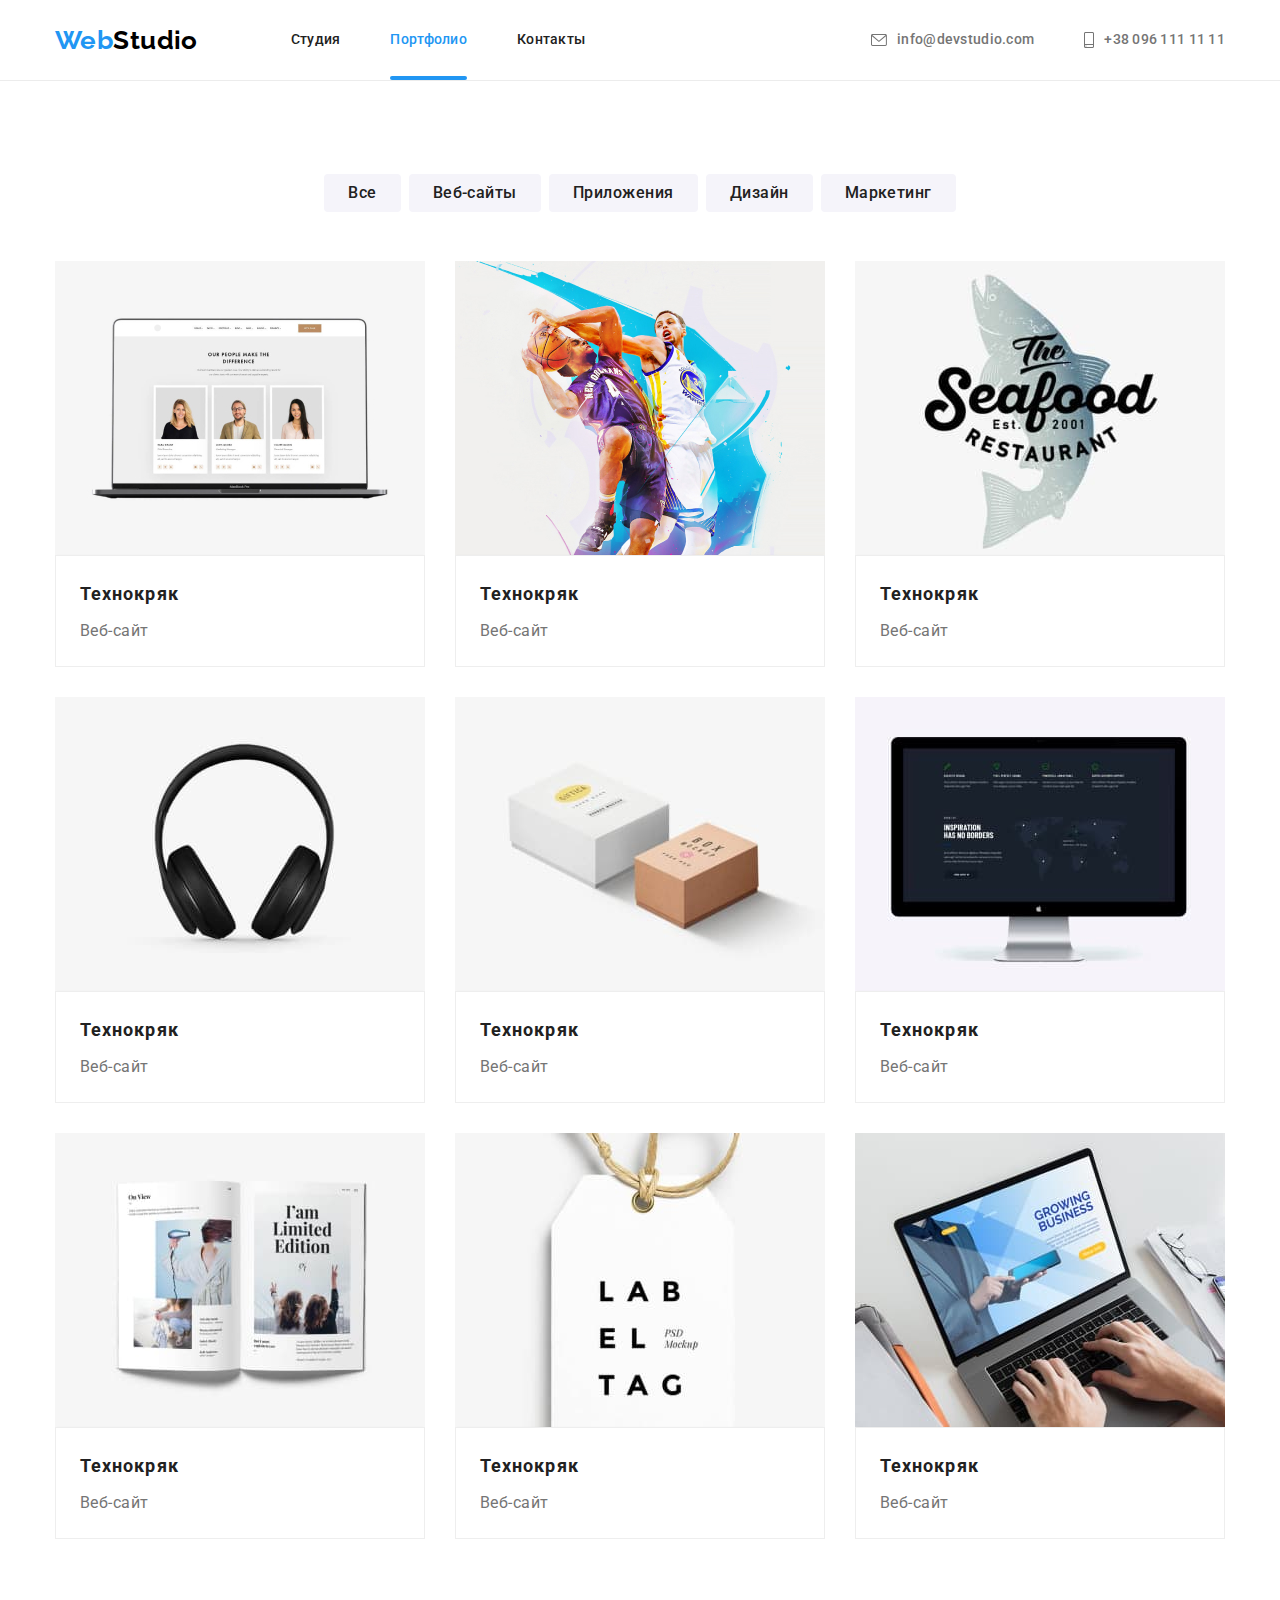
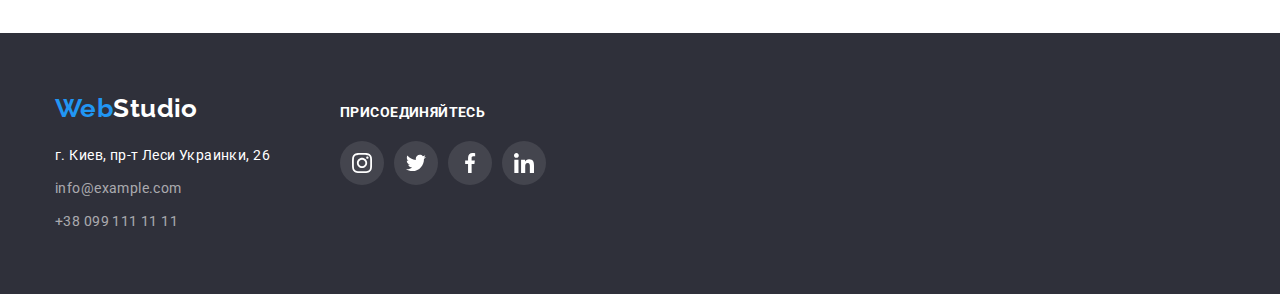
==== portfolio.html @ b1ba1713 "Summary" ====
<!DOCTYPE html>
<html lang="en">
<head>
    <meta charset="UTF-8">
    <meta http-equiv="X-UA-Compatible" content="IE=edge">
    <meta name="viewport" content="width=device-width, initial-scale=1.0">
    <title>Студия</title>
    <link rel="preconnect" href="https://fonts.googleapis.com">
    <link rel="preconnect" href="https://fonts.gstatic.com" crossorigin>
    <link
        href="https://fonts.googleapis.com/css2?family=Montserrat:wght@400;700&family=Raleway:wght@700&family=Roboto:wght@400;500;700;900&display=swap"
        rel="stylesheet">
    <link rel="stylesheet" href="https://cdnjs.cloudflare.com/ajax/libs/modern-normalize/1.1.0/modern-normalize.min.css">
    <link rel="stylesheet" href="./css/styles.css">    
</head>
    
    <body>
        <!--Заголовок-->
    <header class="header">
        <div class="container header-main">
            <nav class="header-nav">
                <a href="./index.html" class="logo"><span class="web-logo">Web</span><span
                        class="studio-logo">Studio</span></a>
                <ul class="site-nav list">
                    <li class="item"><a href="./index.html" class="link">Студия</a></li>
                    <li class="item"><a href="./portfolio.html" class="link current">Портфолио</a></li>
                    <li class="item"><a href="" class="link">Контакты</a></li>
                </ul>
            </nav>
            <ul class="header-contact list">
                <li class="item">
                    <a href="mailto:info@devstudio.com" class="link link-icon">
                        <svg class="icon icon-envelope" aria-hidden="true" width="16px" height="12px">
                            <use href="./images/icons.svg#icon-envelope"></use>
                        </svg>
                        info@devstudio.com</a>
                </li>
                <li class="item">
                    <a href="tel:+380961111111" class="link link-icon">
                        <svg class="icon icon-smartphone" aria-hidden="true" width="10px" height="16px">
                            <use href="./images/icons.svg#icon-smartphone"></use>
                        </svg>
                        +38 096 111 11 11</a>
                </li>
            </ul>
        </div>
    </header>
    <main>
        <section class="section">
            <!-- filters -->
            <div class="main-filters container">
                <h2 class="visually-hidden">Фильтры</h2>
                <ul class="filters list">
                    <li class="item"><button type="button" class="filter">Все</button></li>
                    <li class="item"><button type="button" class="filter">Веб-сайты</button></li>
                    <li class="item"><button type="button" class="filter">Приложения</button></li>
                    <li class="item"><button type="button" class="filter">Дизайн</button></li>
                    <li class="item"><button type="button" class="filter">Маркетинг</button></li>
                </ul>
                <!-- projects -->
                <div class="projects">
                    <h2 class="visually-hidden">Проэкты</h2>
                   <div class="main-projects">
                    <ul class="project-list list">
                        <li class="link">
                            <a class="project-link" href="">
                                <div class="image-section">
                                    <img class="image" src="./images/notebook.jpg" alt="ноутбук" width="370">
                                    <p class="project-overlay">Ресурс предлагает комплексные предложения с разным уровнем функционала и сервисов. Все это
                                        позволит посетителю получить исчерпывающие сведения о компании или частном лице.</p>
                                </div>
                                <div class="link-down-part">
                                    <h3 class="project-head">Технокряк</h3>
                                    <p class="project-text">Веб-сайт</p>
                                </div>
                            </a>
                        </li>
                        <li class="link">
                            <a class="project-link" href="">
                                <div class="image-section">
                                    <img class="image" src="./images/basketball.jpg" alt="баскетбол" width="370">
                                    <p class="project-overlay">Ресурс предлагает комплексные предложения с разным уровнем функционала и сервисов. Все это
                                        позволит посетителю получить исчерпывающие сведения о компании или частном лице.</p>
                                </div>
                                <div class="link-down-part">
                                    <h3 class="project-head">Технокряк</h3>
                                    <p class="project-text">Веб-сайт</p>
                                </div>
                            </a>
                        </li>
                        <li class="link">
                            <a class="project-link" href="">
                                <div class="image-section">
                                    <img class="image" src="./images/seafood.jpg" alt="морепродукты" width="370">
                                    <p class="project-overlay">Ресурс предлагает комплексные предложения с разным уровнем функционала и сервисов. Все это
                                        позволит посетителю получить исчерпывающие сведения о компании или частном лице.</p>
                                </div>
                                <div class="link-down-part">
                                    <h3 class="project-head">Технокряк</h3>
                                    <p class="project-text">Веб-сайт</p>
                                </div>
                            </a>
                        </li>
                        <li class="link">
                            <a class="project-link" href="">
                                <div class="image-section">
                                    <img class="image" src="./images/headphone.jpg" alt="наушники" width="370">
                                    <p class="project-overlay">Ресурс предлагает комплексные предложения с разным уровнем функционала и сервисов. Все это
                                        позволит посетителю получить исчерпывающие сведения о компании или частном лице.</p>
                                </div>
                                <div class="link-down-part">
                                    <h3 class="project-head">Технокряк</h3>
                                    <p class="project-text">Веб-сайт</p>
                                </div>
                            </a>
                        </li>
                        <li class="link">
                            <a class="project-link" href="">
                                <div class="image-section">
                                    <img class="image" src="./images/box.jpg" alt="коробка" width="370">
                                    <p class="project-overlay">Ресурс предлагает комплексные предложения с разным уровнем функционала и сервисов. Все это
                                        позволит посетителю получить исчерпывающие сведения о компании или частном лице.</p>
                                </div>
                                <div class="link-down-part">
                                    <h3 class="project-head">Технокряк</h3>
                                    <p class="project-text">Веб-сайт</p>
                                </div>
                            </a>
                        </li>
                        <li class="link">
                            <a class="project-link" href="">
                                <div class="image-section">
                                    <img class="image" src="./images/monitor.jpg" alt="монитор" width="370">
                                    <p class="project-overlay">Ресурс предлагает комплексные предложения с разным уровнем функционала и сервисов. Все это
                                        позволит посетителю получить исчерпывающие сведения о компании или частном лице.</p>
                                </div>
                                <div class="link-down-part">
                                    <h3 class="project-head">Технокряк</h3>
                                    <p class="project-text">Веб-сайт</p>
                                </div>
                            </a>
                        </li>
                        <li class="link">
                            <a class="project-link" href="">
                                <div class="image-section">
                                    <img class="image" src="./images/magazine.jpg" alt="журнал" width="370">
                                    <p class="project-overlay">Ресурс предлагает комплексные предложения с разным уровнем функционала и сервисов. Все это
                                        позволит посетителю получить исчерпывающие сведения о компании или частном лице.</p>
                                </div>
                                <div class="link-down-part">
                                    <h3 class="project-head">Технокряк</h3>
                                    <p class="project-text">Веб-сайт</p>
                                </div>
                            </a>
                        </li>
                        <li class="link">
                            <a class="project-link" href="">
                                <div class="image-section">
                                    <img class="image" src="./images/tag.jpg" alt="бирка" width="370">
                                    <p class="project-overlay">Ресурс предлагает комплексные предложения с разным уровнем функционала и сервисов. Все это
                                        позволит посетителю получить исчерпывающие сведения о компании или частном лице.</p>
                                </div>
                                <div class="link-down-part">
                                    <h3 class="project-head">Технокряк</h3>
                                    <p class="project-text">Веб-сайт</p>
                                </div>
                            </a>
                        </li>
                        <li class="link">
                            <a class="project-link" href="">
                                <div class="image-section">
                                    <img class="image" src="./images/applebook.jpg" alt="ноутбук" width="370">
                                    <p class="project-overlay">Ресурс предлагает комплексные предложения с разным уровнем функционала и сервисов. Все это
                                        позволит посетителю получить исчерпывающие сведения о компании или частном лице.</p>
                                </div>
                                <div class="link-down-part">
                                    <h3 class="project-head">Технокряк</h3>
                                    <p class="project-text">Веб-сайт</p>
                                </div>
                            </a>
                        </li>
                    </ul>
                   </div>
                </div>
            </div>
        </section>
    </main>
    <footer class="footer">
        <div class="main-footer container">
            <div class="footer-block">
                <div class="main-logo">
                    <a href="./index.html" class="logo"><span class="web-logo">Web</span><span
                            class="logo invers-studio-logo">Studio</span></a>
                </div>
                <address>
                    <ul class="list address">
                        <li class="item"><a href="" class="footer-address">г. Киев, пр-т Леси Украинки, 26</a></li>
                        <li class="item"><a href="mailto:info@example.com" class="footer-contact">info@example.com</a> </li>
                        <li class="item"><a href="tel:+380991111111" class="footer-contact">+38 099 111 11 11</a> </li>
                    </ul>
                </address>
            </div>
            <div>
                <h2 class="social-title">Присоединяйтесь</h2>
                <ul class="social-list list">
                    <li>
                        <a class="social-link" href="#">
                            <svg class="social-icon" aria-label="Посилання на Instagram" width="20px" height="20px">
                                <use href="./images/icons.svg#icon-instagram"></use>
                            </svg>
                        </a>
                    </li>
                    <li>
                        <a class="social-link" href="#">
                            <svg class="social-icon" aria-label="Посилання на Twitter" width="20px" height="20px">
                                <use href="./images/icons.svg#icon-twitter"></use>
                            </svg>
                        </a>
                    </li>
                    <li>
                        <a class="social-link" href="#">
                            <svg class="social-icon" aria-label="Посилання на Facebook" width="20px" height="20px">
                                <use href="./images/icons.svg#icon-facebook"></use>
                            </svg>
                        </a>
                    </li>
                    <li>
                        <a class="social-link" href="#">
                            <svg class="social-icon" aria-label="Посилання на Linkedin" width="20px" height="20px">
                                <use href="./images/icons.svg#icon-linkedin"></use>
                            </svg>
                        </a>
                    </li>
                </ul>
            </div>
        </div>
    </footer>
    
</body>
</html>
---- css/styles.css ----
:root {
    /* базовий фон */
    --base-background-color:#ffffff;
/*Hero+ футер #2F303A */
    --background-hero-footer: #2f303a;
    /* фон сірий для частини секцій #F5F4FA */
    --background-section: #f5f4fa;
    /* Фон головної кнопки */
    --background-hero-button: #188ce8;
    /* основний колір тексту (заголовки) 212121 */
    --primary-text-color: #212121;
    /* допоміжний колір тексту (наповнення) 757575 */
    --secondary-text-color: #757575;
    /* Основний колір іконок */
    --icon-color: #afb1b8;
    /*  білий FFFFFF */
    --full-white-color: #ffffff;
    /* футер адрес #FFFFFF 60% */
    --partial-white-color:rgba(255, 255, 255, 0.6);
    /* акцент голубий 2196F3 */
    --accent-color: #2196f3;
    /* Для логотипу */
    --black-color: #000000;
    /* Основний шрифт */
    --main-font: Roboto;
    --secondary-font: Raleway;

}

/* Тіло */
body {
    background-color: var(--base-background-color);
    color: var(--primary-text-color);
    font-family: var(--main-font), sans-serif;
    font-size: 14px;
    letter-spacing: 0.03em;
}

/* Normalize */
*,
*::before,
*::after {
    box-sizing: border-box;
}

.list {
    list-style: none;
    padding-left: 0;
    margin: 0;
}

img {
	display: block;
	max-width: 100%;
	height: auto;
}
.link {
    text-decoration: none;
    color: inherit;
}
address {
    font-style: normal;
    display: flex;
    align-items: center;
    padding-left: 0px;
}

h1,
h2,
h3,
p {
    margin-top: 0px;
}

.visually-hidden {
    width: 1px;
    height: 1px;
    margin: -1px;
    border: 0;
    padding: 0;
    white-space: nowrap;
    clip-path: inset(100%);
    clip: rect(0 0 0 0);
    overflow: hidden;
}

/* шапка */
.header {
    background-color: #ffffff;
    border-bottom: 1px solid rgba(236, 236, 236, 1);
}
.container {
    display: flex;
    width: 1200px;
    padding-right: 15px;
    padding-left: 15px;
    margin: 0 auto;
}


/* Logo header+footer */
.logo {
    font-family: var(--secondary-font);
    font-size: 26px;
    line-height: 1.19;
    font-weight: 700;
    text-decoration: none;
    /* padding-top: 60px;
    padding-bottom: 20px; */
}
.web-logo {
    color: var(--accent-color);

}
/* чорна чатина лого в шапці */
.studio-logo {
    color: var(--black-color);
  
}
/* біла частина лого в футері */
.invers-studio-logo {
    color: var(--full-white-color);
  
}

/* Навігація */
.header-main {
    align-items: center;
}
.header-nav {
    display: flex;
    align-items: center;
}
.site-nav {
    display: flex;
    margin-left: 93px;

    font-weight: 500;
    line-height: 1.14;
    letter-spacing: 0.02em;
   
}

.site-nav .item:not(:last-child) {
    margin-right: 50px;
    
}
.portfolio {
    display: flex;
}

.site-nav .link {
    display: block;
    padding-top: 32px;
    padding-bottom: 32px;
   
    color: var(--primary-text-color);

    text-decoration: none;
    
}
.site-nav .link.current,
.site-nav .link:hover,
.site-nav .link:focus {
    color: var(--accent-color);
    outline: none;
    transition: color 250ms cubic-bezier(0.4, 0, 0.2, 1);
}
.site-nav .item {
    position: relative;
}
.current::after {
    position: absolute;
    left: 0;
    bottom: 0;;
    display: flex;
    content: "";
    width: 100%;
    height: 4px;
    background-color: var(--accent-color);
    border-radius: 2px;
}


.header-contact {
    display: flex;
    margin-left: auto;
    font-weight: 500;
    line-height: 1.14;
    letter-spacing: 0.02em;
}
.header-contact .link {
    text-decoration: none;
    color: var(--secondary-text-color);
}
.header-contact .link:hover,
.header-contact .link:focus {
    color: var(--accent-color);
    transition:color 250ms cubic-bezier(0.4, 0, 0.2, 1);
}
.header-contact .item+.item {
    margin-left: 50px;
}

/* Іконки */

.icon {
    display: inline-block;
    stroke-width: 0;
    stroke: currentColor;
    fill: currentColor;
    transition: fill 250ms cubic-bezier(0.4, 0, 0.2, 1);
}
.link-icon {
    display: flex;
    align-items: center;
}
.icon-envelope {
        margin-right: 10px;
    fill: var(--secondary-text-color);
    display: flex;
    align-items: center;
}

.icon-smartphone {
    margin-right: 10px;
    fill: var(--secondary-text-color);
    display: flex;
    align-items: center;
}

.link-icon:hover .icon,
.link-icon:focus .icon {
    fill: var(--accent-color);
}
.link-icon:focus {
    outline: none;
}

 

.section {
    padding-top: 94px;
    padding-bottom: 94px;
}
/* Герой */
.hero {
    max-width: 1600px;
    margin-left: auto;
    margin-right: auto;
    background-color: var(--background-hero-footer);
    text-align: center;
    padding-top: 200px;
    padding-bottom: 200px;
    background-image: linear-gradient(to right, rgba(47, 48, 58, 0.4), rgba(47, 48, 58, 0.4)),
    url(../images/hero-bkg.jpg);
    background-size: cover;
    background-repeat: no-repeat;
    background-position:center;
}

.hero-title {
    color: var(--full-white-color);
    font-weight: 900;
    font-size: 44px;
    line-height: 1.36;
    letter-spacing: 0.06em;
    text-transform: uppercase;
    margin-bottom: 30px;
}


/* Потрібно розібратися з центруванням */
.hero-button {
    display: inline-block;
    min-width: 200px;
    height: 50px;
    background-color: var(--background-hero-button);
    color: var(--full-white-color);
    font-family: inherit;
    font-weight: 700;
    font-size: 16px;
    align-items: center;
    line-height: 1.88;
    letter-spacing: 0.06em;
    padding: 10px 32px;
    border-radius: 4px;
    box-shadow: 0px 4px 4px rgba(0, 0, 0, 0.15);
    border: 1px solid transparent;   
    transition: background-color 250ms cubic-bezier(0.4, 0, 0.2, 1);
}
.hero-button:hover {
    box-shadow: inset 0 0 10px 5px rgba(0, 0, 0, 0.15);
}

/* Особливості */
.features {
    padding-top: 94px;
    padding-bottom: 0px;
/* background-color: #188ce8; */

}
.main-futures {
    display: block;
}
/* .features-title {
visibility: hidden; */
/* margin-bottom: 0px; */
/* font-size: 0px; 
}*/

.features-list {
    display: flex;
    flex-wrap: wrap;
}
.features-list .item {
    width: 270px;
    margin-right: 30px;
}
.features-list .item:nth-child(4n) {
    margin-right: 0px;
}


.features-head {
    font-size: 14px;
    font-weight: 700;
    text-transform: uppercase;
    line-height: 1.14;
    margin-bottom: 10px;
}

.features-text {
    margin-bottom: 0px;
    color: var(--secondary-text-color);

    line-height: 1.71;
}
.icon-block {
    display: flex;
    margin-bottom: 30px;
    width: 270px;
    height: 120px;
    align-items: center;
    justify-content: center;
    background-color: var(--background-section);
}


/* проекти */
.example {
    /* background-color: green; */
}

.main-exemple {
    display: block;
}

.example-list {
    display: flex;
    flex-wrap: wrap;
}
.example-list .item {
    width: 370px;
    margin-right: 30px;
}
.example-list .item:nth-child(3n) {
    margin-right: 0px;
}
.example-title,
.team-title {
    margin-top: 0px;
    font-weight: 700;
    font-size: 36px;
    line-height: 1.17;
    text-align: center;
    margin-bottom: 50px;
}
.example-text {
    position: absolute;
    width: 100%;
    left: 0;
    bottom: 0;

    padding: 27px 82px;
    margin-bottom: 0;

    font-style: normal;
    font-weight: 700;
    line-height: 1.143;
    background-color:rgba(47, 48, 58,0.8);
    color: var(--full-white-color);
    text-align: center;
    text-transform: uppercase;


}
    
/* Наша команда */
.team {
    background-color: var(--background-section);
    padding-top: 94px;
    /* background-color: aqua; */
}
.main-team {
    display: block;
}
.team-list {
    display: flex;
    flex-wrap: wrap;
}
.team-list .team-link {
    margin-right: 30px;
}
.team-list .team-link:nth-child(4n) {
    margin-right: 0px;
}
.team-card {
    padding-top: 30px;
    padding-bottom: 30px;
}

.team-head {
    margin-bottom: 10px;
    font-weight: 500;
    font-size: 16px;
    line-height: 1.19;
}
.team-link {
    background-color: var(--base-background-color);
    text-align: center;
    box-shadow: 0px 1px 3px rgba(0, 0, 0, 0.12), 0px 1px 1px rgba(0, 0, 0, 0.14), 0px 2px 1px rgba(0, 0, 0, 0.2);
    border-radius: 0px 0px 4px 4px;
}

.team-text {
color: var(--secondary-text-color);
font-size: 16px;
line-height: 1.19;
margin-bottom: 0px;
}
.clients {
    padding-top: 94px;
    padding-bottom: 94px;
}
.main-clients {
    display: block;
    align-items: center;
    justify-content: center;
}
.clients-title {
    margin-top: 0px;
    font-size: 36px;
    line-height: 1.17;
    text-align: center;
    margin-bottom: 50px;
    font-weight: 700;
}
.clients-list {
    display: flex;
    justify-content: center;
}
.clients-block {
    display: flex;
    margin-right: 30px;
    width: 170px;
    height: 92px;
    
}
.clients-block:last-child {
    margin-right: 0px;
}

.clients-link {
    display: flex;
    width: 170px;
    height: 92px;
    align-items: center;
    justify-content: center;
    border: 1px solid var(--icon-color);
    border-radius: 4%;
    transition: border 250ms cubic-bezier(0.4, 0, 0.2, 1);
}
.clients-icon {
    fill: var(--icon-color);
    transition: fill 250ms cubic-bezier(0.4, 0, 0.2, 1);
}
.clients-link:hover .clients-icon,
.clients-link:focus .clients-icon {
    fill: var(--accent-color);
}
.clients-link:focus,
.clients-link:hover {
    border: 1px solid var(--accent-color);
    outline: 1px solid transparent;
    border-radius: 4px;
}


/* Підвал */
.footer {
    /* max-width: 1600px;
    margin-left: auto;
    margin-right: auto; */
    background-color: var(--background-hero-footer);
    padding-top: 60px;
    padding-bottom: 60px;
}
.main-footer {
    display: flex;
}
.main-logo {
    margin-bottom: 20px;
}

.address .item {
    margin-bottom: 9px;
}
.address .item:last-child {
    margin-bottom: 0px;
}
.footer-block {
    margin-right: 70px;
}
.footer-address {
    text-decoration: none;
    font-style: normal;
    color: var(--full-white-color);
    transition: color 250ms cubic-bezier(0.4, 0, 0.2, 1);

    line-height: 1.71;
}
.footer-contact {
    text-decoration: none;
    font-style: normal;
    line-height: 1.71;
    color: var(--partial-white-color);
    transition: color 250ms cubic-bezier(0.4, 0, 0.2, 1);
}

.address .footer-contact:hover,
.address .footer-contact:focus,
.address .footer-address:hover,
.address .footer-address:focus {
    color: var(--accent-color);
}
.social-title {
    margin-top: 12px;
    margin-bottom: 20px;
    color: var(--full-white-color);
    font-size: 14px;
    font-weight: 700;
    line-height: 1.14;
    text-transform: uppercase;
}
.team-link .social-list {
    margin-top: 16px;
}
.social-list {
    display: flex;
    padding-left: 0px;
    margin: 0px;
    align-items: center;
    justify-content: center;
}

.social-link {
    display: flex;
    width: 44px;
    height: 44px;
    border-radius: 50%;
    align-items: center;
    justify-content: center;
    background-color: rgba(255, 255, 255, 0.1);
    transition: fill 250ms cubic-bezier(0.4, 0, 0.2, 1), 
    background-color 250ms cubic-bezier(0.4, 0, 0.2, 1)
}
.social-list li {
    margin-right: 10px;
}
.social-list li:last-child {
    margin-right: 0px;
}
.social-icon {
    fill:var(--full-white-color);
}
.social-link:hover,
.social-link:focus {
    fill: var(--full-white-color);
    background-color: var(--accent-color);
    outline: none;
}
.team-icon {
    fill: var(--icon-color);
    transition: fill 250ms cubic-bezier(0.4, 0, 0.2, 1);
}

.social-link:hover .team-icon,
.social-link:focus .team-icon {
    fill: var(--full-white-color);
}

/* Портфоліо */
.main-filters {
    display: block;
}
 /* .filters-head {
     visibility: hidden;
     margin-bottom: 0px;
     font-size: 0px;
 } */
 .filters {
     display: flex;
     justify-content: center;
 }
.filters .filter {
    padding: 6px 24px;
    font-family: inherit;
    font-weight: 500;
    font-size: 16px;
    line-height: 1.62;
    text-align: center;
    background-color: var(--background-section);
    color: var(--primary-text-color);
    letter-spacing: 0.03em;
    border: transparent;
    border-radius: 4px;
    transition: background-color 250ms cubic-bezier(0.4, 0, 0.2, 1), 
    color 250ms cubic-bezier(0.4, 0, 0.2, 1), 
    box-shadow 250ms cubic-bezier(0.4, 0, 0.2, 1);
}
.filters .item:not(:last-child) {
    margin-right: 8px;
}
    
.filters .filter:hover,
.filters .filter:focus {
    background-color: var(--accent-color);
    color: var(--full-white-color);
    box-shadow: 0px 3px 1px rgba(0, 0, 0, 0.1), 0px 1px 2px rgba(0, 0, 0, 0.08), 0px 2px 2px rgba(0, 0, 0, 0.12);
    border-radius: 4px;
    outline: none;
}
.projects {
    display: block;
    margin-top: 50px;
}
/* .project-title {
    visibility: hidden;
    margin-bottom: 0px;
    font-size: 0px;
} */
.main-projects {

}
.project-list {
    display: flex;
    flex-wrap: wrap;
}
.project-list .link {
    margin-right: 30px;
    margin-bottom: 30px;
    width: 370px;
}
.project-list .link:nth-child(3n) {
    margin-right: 0px;
}

.project-list .link:nth-last-child(-n+3) {
    margin-bottom: 0px;
}

.project-link {
    display: block;
    text-decoration: none;
    color: var(--primary-text-color);
    border: transparent;
    transition: border 250ms cubic-bezier(0.4, 0, 0.2, 1),
    box-shadow 250ms cubic-bezier(0.4, 0, 0.2, 1);

}
.project-link:hover {
    border: 1px solid #EEEEEE;
    box-shadow: 0px 1px 1px rgba(0, 0, 0, 0.12), 
    0px 4px 4px rgba(0, 0, 0, 0.06), 
    1px 4px 6px rgba(0, 0, 0, 0.16);
}

.project-link:focus {
    outline: none;
    border: 1px solid #EEEEEE;
    box-shadow: 0px 1px 1px rgba(0, 0, 0, 0.12),
    1px 4px 6px rgba(0, 0, 0, 0.16);
    0px 4px 4px rgba(0, 0, 0, 0.06),
}

.image-section {
    position: relative;
    overflow: hidden;
}
/* .image-section:hover .project-overlay {
    transform: translateY(0);
} */
.image {

}
.project-overlay {
    position: absolute;
    top: 0;
    left: 0;
    width: 100%;
    height: 100%;
    padding: 63px 24px;
    
    font-family: var(--main-font);
    font-size: 18px;
    font-weight:400;
    line-height: 1.56;
    letter-spacing: 0.03em;
    color: var(--full-white-color);
    background: rgba(33, 150, 243, 0.9);
box-shadow: 
0px 4px 4px rgba(0, 0, 0, 0.25), 
0px 4px 4px rgba(0, 0, 0, 0.25);
    
transform: translateY(100%);
transition: transform 250ms cubic-bezier(0.4, 0, 0.2, 1);
}
.project-link:hover .project-overlay {
     transform: translateY(0);
}

.link-down-part {
    border: 1px solid rgba(238, 238, 238, 1);
    padding: 20px 24px;
}
.project-head {
    margin-bottom: 4px;
    font-weight: 700;
    font-size: 18px;
    line-height: 2;
    letter-spacing: 0.06em;
}
.project-text {
    margin-bottom: 0px;
    color: var(--secondary-text-color);

    font-size: 16px;
    line-height: 1.88;
    
}
/* Модальне вікно */

.backdrop {
    position: fixed;
    top: 0;
    left: 0;
    width: 100%;
    height: 100%;
    background: rgba(0, 0, 0, 0.2);
    opacity: 1;
    transition: opacity 250ms cubic-bezier(0.4, 0, 0.2, 1);
}
.backdrop.is-hidden {
    visibility: hidden;
    opacity: 0;
    pointer-events: none;
   
}
.modal {
    position: absolute;
    min-width: 528px;
    min-height: 581px;
    padding: 15px;
    background-color: var(--full-white-color);
    top: 50%;
    left: 50%;
    transform: translate(-50%, -50%) scale(1);
    transition: transform 250ms cubic-bezier(0.4, 0, 0.2, 1);;
    box-shadow: 
    0px 4px 4px rgba(0, 0, 0, 0.25), 
    0px 4px 4px rgba(0, 0, 0, 0.25);
}
.backdrop.is-hidden .modal {
  transform: translate(-50%, -50%) scale(1.1);

}
.modal-close {
    position: absolute;
    top: 0;
    right: 0;
    margin: 8px;
    display: flex;
    width: 30px;
    height: 30px;
    border-radius: 50%;
    align-items: center;
    background-color: var(--full-white-color);
    border: 1px solid rgba(0, 0, 0, 0.1);
    transition: color 250ms cubic-bezier(0.4, 0, 0.2, 1);
    cursor: pointer;
}
 
.modal-close:hover,
.modal-close:focus {
    /* border: 1px solid var(--black-color); */
    outline: none;
    background-color: rgba(0, 0, 0, 0.1);
}
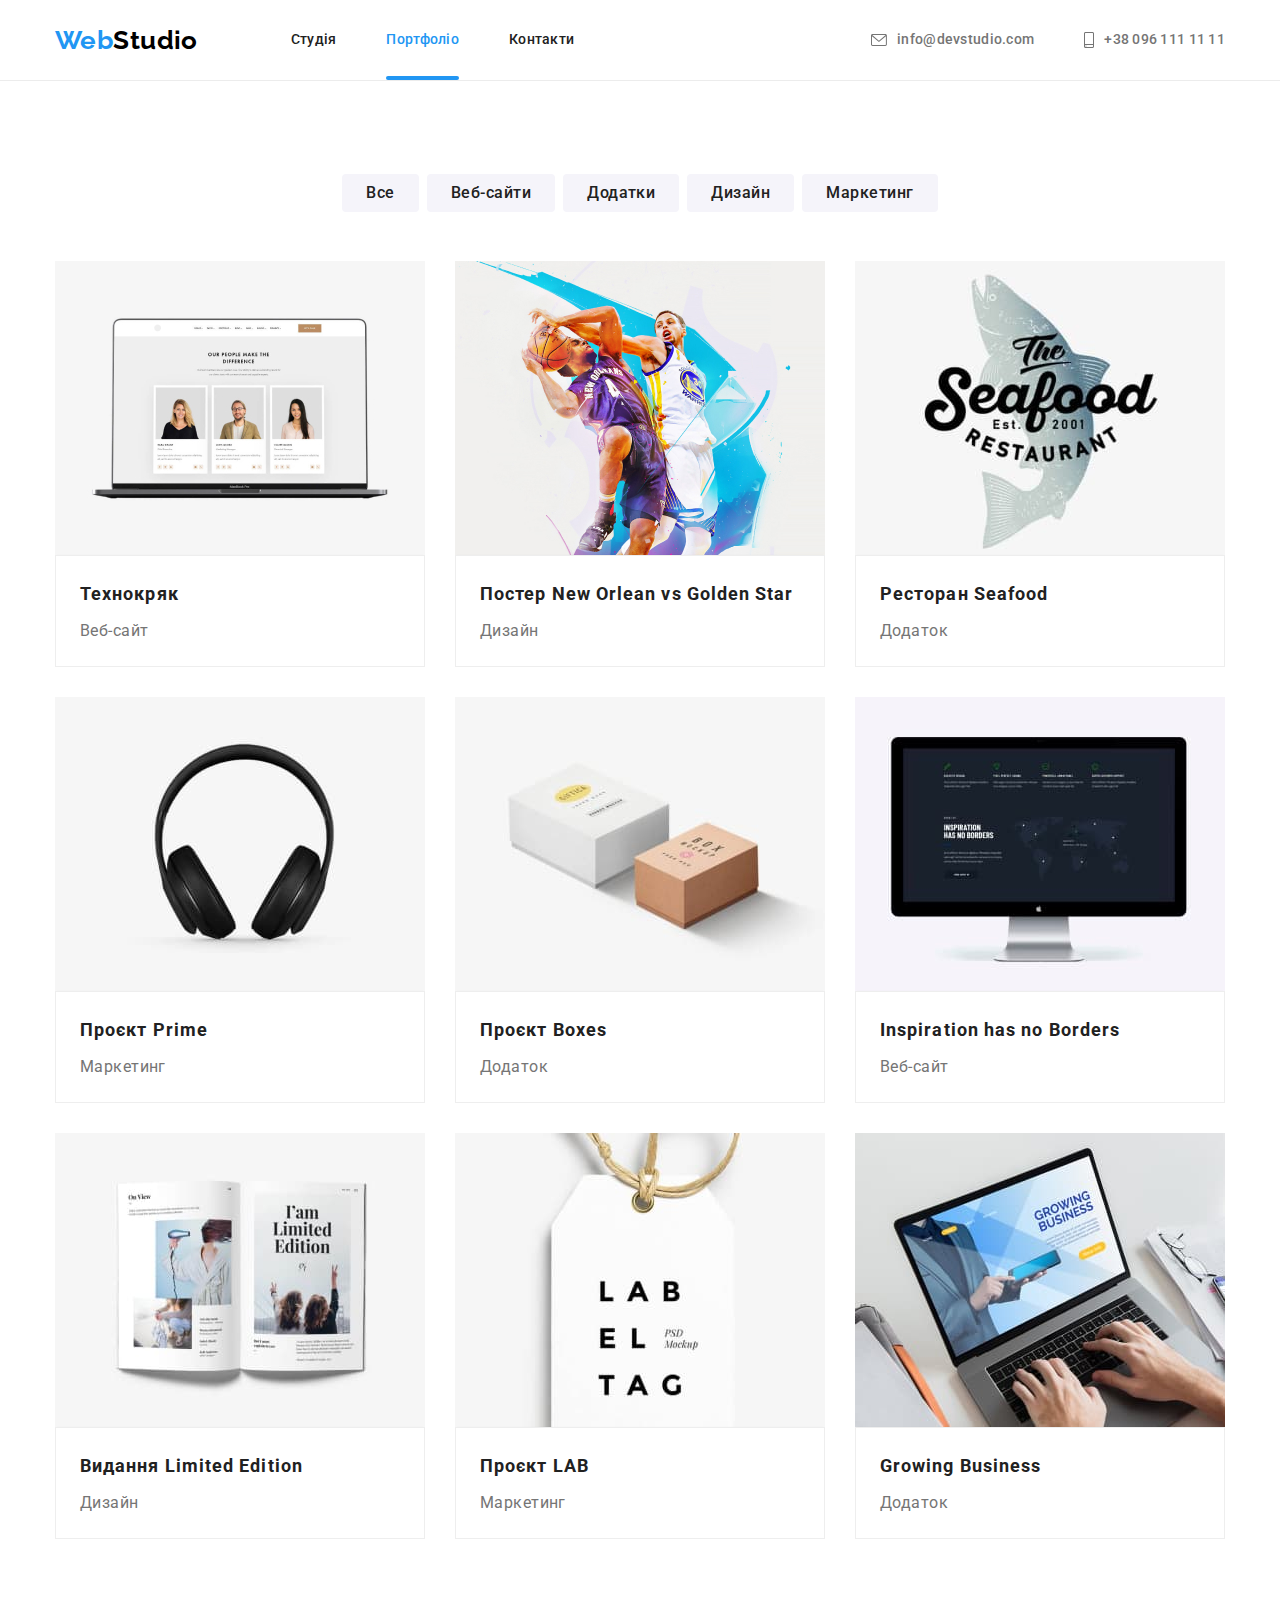
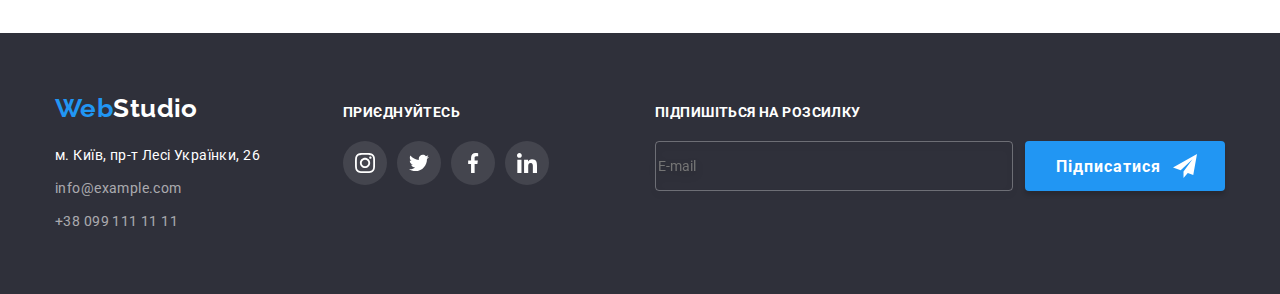
==== commit 84d3d4b0: "Final" ====
--- a/portfolio.html
+++ b/portfolio.html
@@ -22,9 +22,9 @@
                 <a href="./index.html" class="logo"><span class="web-logo">Web</span><span
                         class="studio-logo">Studio</span></a>
                 <ul class="site-nav list">
-                    <li class="item"><a href="./index.html" class="link">Студия</a></li>
-                    <li class="item"><a href="./portfolio.html" class="link current">Портфолио</a></li>
-                    <li class="item"><a href="" class="link">Контакты</a></li>
+                    <li class="item"><a href="./index.html" class="link">Студія</a></li>
+                    <li class="item"><a href="./portfolio.html" class="link current">Портфоліо</a></li>
+                    <li class="item"><a href="" class="link">Контакти</a></li>
                 </ul>
             </nav>
             <ul class="header-contact list">
@@ -49,25 +49,25 @@
         <section class="section">
             <!-- filters -->
             <div class="main-filters container">
-                <h2 class="visually-hidden">Фильтры</h2>
+                <h2 class="visually-hidden">Фільтри</h2>
                 <ul class="filters list">
                     <li class="item"><button type="button" class="filter">Все</button></li>
-                    <li class="item"><button type="button" class="filter">Веб-сайты</button></li>
-                    <li class="item"><button type="button" class="filter">Приложения</button></li>
+                    <li class="item"><button type="button" class="filter">Веб-сайти</button></li>
+                    <li class="item"><button type="button" class="filter">Додатки</button></li>
                     <li class="item"><button type="button" class="filter">Дизайн</button></li>
                     <li class="item"><button type="button" class="filter">Маркетинг</button></li>
                 </ul>
                 <!-- projects -->
                 <div class="projects">
-                    <h2 class="visually-hidden">Проэкты</h2>
+                    <h2 class="visually-hidden">Проєкти</h2>
                    <div class="main-projects">
                     <ul class="project-list list">
                         <li class="link">
                             <a class="project-link" href="">
                                 <div class="image-section">
                                     <img class="image" src="./images/notebook.jpg" alt="ноутбук" width="370">
-                                    <p class="project-overlay">Ресурс предлагает комплексные предложения с разным уровнем функционала и сервисов. Все это
-                                        позволит посетителю получить исчерпывающие сведения о компании или частном лице.</p>
+                                    <p class="project-overlay">Ресурс пропонує комплексні пропозиції з різним рівнем функціоналу та сервісів. Все це дозволить відвідувачу отримати
+                                    вичерпні відомості про компанію чи приватну особу.</p>
                                 </div>
                                 <div class="link-down-part">
                                     <h3 class="project-head">Технокряк</h3>
@@ -79,11 +79,63 @@
                             <a class="project-link" href="">
                                 <div class="image-section">
                                     <img class="image" src="./images/basketball.jpg" alt="баскетбол" width="370">
-                                    <p class="project-overlay">Ресурс предлагает комплексные предложения с разным уровнем функционала и сервисов. Все это
-                                        позволит посетителю получить исчерпывающие сведения о компании или частном лице.</p>
-                                </div>
-                                <div class="link-down-part">
-                                    <h3 class="project-head">Технокряк</h3>
+                                    <p class="project-overlay">Ресурс пропонує комплексні пропозиції з різним рівнем функціоналу та сервісів. Все це дозволить відвідувачу отримати
+                                    вичерпні відомості про компанію чи приватну особу.</p>
+                                </div>
+                                <div class="link-down-part">
+                                    <h3 class="project-head">Постер New Orlean vs Golden Star</h3>
+                                    <p class="project-text">Дизайн</p>
+                                </div>
+                            </a>
+                        </li>
+                        <li class="link">
+                            <a class="project-link" href="">
+                                <div class="image-section">
+                                    <img class="image" src="./images/seafood.jpg" alt="морепродукти" width="370">
+                                    <p class="project-overlay">Ресурс пропонує комплексні пропозиції з різним рівнем функціоналу та сервісів. Все це дозволить відвідувачу отримати
+                                    вичерпні відомості про компанію чи приватну особу.</p>
+                                </div>
+                                <div class="link-down-part">
+                                    <h3 class="project-head">Ресторан Seafood</h3>
+                                    <p class="project-text">Додаток</p>
+                                </div>
+                            </a>
+                        </li>
+                        <li class="link">
+                            <a class="project-link" href="">
+                                <div class="image-section">
+                                    <img class="image" src="./images/headphone.jpg" alt="навушники" width="370">
+                                    <p class="project-overlay">Ресурс пропонує комплексні пропозиції з різним рівнем функціоналу та сервісів. Все це дозволить відвідувачу отримати
+                                    вичерпні відомості про компанію чи приватну особу.</p>
+                                </div>
+                                <div class="link-down-part">
+                                    <h3 class="project-head">Проєкт Prime</h3>
+                                    <p class="project-text">Маркетинг</p>
+                                </div>
+                            </a>
+                        </li>
+                        <li class="link">
+                            <a class="project-link" href="">
+                                <div class="image-section">
+                                    <img class="image" src="./images/box.jpg" alt="коробка" width="370">
+                                    <p class="project-overlay">Ресурс пропонує комплексні пропозиції з різним рівнем функціоналу та сервісів. Все це дозволить відвідувачу отримати
+                                    вичерпні відомості про компанію чи приватну особу.</p>
+                                </div>
+                                <div class="link-down-part">
+                                    <h3 class="project-head">Проєкт Boxes</h3>
+                                    <p class="project-text">Додаток</p>
+                                </div>
+                            </a>
+                        </li>
+                        <li class="link">
+                            <a class="project-link" href="">
+                                <div class="image-section">
+                                    <img class="image" src="./images/monitor.jpg" alt="монитор" width="370">
+                                    <p class="project-overlay">Ресурс пропонує комплексні пропозиції з різним рівнем функціоналу та сервісів. Все це дозволить відвідувачу отримати
+                                    вичерпні відомості про компанію чи приватну особу.</p>
+                                </div>
+                                <div class="link-down-part">
+                                    <h3 class="project-head">Inspiration has no Borders</h3>
                                     <p class="project-text">Веб-сайт</p>
                                 </div>
                             </a>
@@ -91,78 +143,26 @@
                         <li class="link">
                             <a class="project-link" href="">
                                 <div class="image-section">
-                                    <img class="image" src="./images/seafood.jpg" alt="морепродукты" width="370">
-                                    <p class="project-overlay">Ресурс предлагает комплексные предложения с разным уровнем функционала и сервисов. Все это
-                                        позволит посетителю получить исчерпывающие сведения о компании или частном лице.</p>
-                                </div>
-                                <div class="link-down-part">
-                                    <h3 class="project-head">Технокряк</h3>
-                                    <p class="project-text">Веб-сайт</p>
-                                </div>
-                            </a>
-                        </li>
-                        <li class="link">
-                            <a class="project-link" href="">
-                                <div class="image-section">
-                                    <img class="image" src="./images/headphone.jpg" alt="наушники" width="370">
-                                    <p class="project-overlay">Ресурс предлагает комплексные предложения с разным уровнем функционала и сервисов. Все это
-                                        позволит посетителю получить исчерпывающие сведения о компании или частном лице.</p>
-                                </div>
-                                <div class="link-down-part">
-                                    <h3 class="project-head">Технокряк</h3>
-                                    <p class="project-text">Веб-сайт</p>
-                                </div>
-                            </a>
-                        </li>
-                        <li class="link">
-                            <a class="project-link" href="">
-                                <div class="image-section">
-                                    <img class="image" src="./images/box.jpg" alt="коробка" width="370">
-                                    <p class="project-overlay">Ресурс предлагает комплексные предложения с разным уровнем функционала и сервисов. Все это
-                                        позволит посетителю получить исчерпывающие сведения о компании или частном лице.</p>
-                                </div>
-                                <div class="link-down-part">
-                                    <h3 class="project-head">Технокряк</h3>
-                                    <p class="project-text">Веб-сайт</p>
-                                </div>
-                            </a>
-                        </li>
-                        <li class="link">
-                            <a class="project-link" href="">
-                                <div class="image-section">
-                                    <img class="image" src="./images/monitor.jpg" alt="монитор" width="370">
-                                    <p class="project-overlay">Ресурс предлагает комплексные предложения с разным уровнем функционала и сервисов. Все это
-                                        позволит посетителю получить исчерпывающие сведения о компании или частном лице.</p>
-                                </div>
-                                <div class="link-down-part">
-                                    <h3 class="project-head">Технокряк</h3>
-                                    <p class="project-text">Веб-сайт</p>
-                                </div>
-                            </a>
-                        </li>
-                        <li class="link">
-                            <a class="project-link" href="">
-                                <div class="image-section">
                                     <img class="image" src="./images/magazine.jpg" alt="журнал" width="370">
-                                    <p class="project-overlay">Ресурс предлагает комплексные предложения с разным уровнем функционала и сервисов. Все это
-                                        позволит посетителю получить исчерпывающие сведения о компании или частном лице.</p>
-                                </div>
-                                <div class="link-down-part">
-                                    <h3 class="project-head">Технокряк</h3>
-                                    <p class="project-text">Веб-сайт</p>
-                                </div>
-                            </a>
-                        </li>
-                        <li class="link">
-                            <a class="project-link" href="">
-                                <div class="image-section">
-                                    <img class="image" src="./images/tag.jpg" alt="бирка" width="370">
-                                    <p class="project-overlay">Ресурс предлагает комплексные предложения с разным уровнем функционала и сервисов. Все это
-                                        позволит посетителю получить исчерпывающие сведения о компании или частном лице.</p>
-                                </div>
-                                <div class="link-down-part">
-                                    <h3 class="project-head">Технокряк</h3>
-                                    <p class="project-text">Веб-сайт</p>
+                                    <p class="project-overlay">Ресурс пропонує комплексні пропозиції з різним рівнем функціоналу та сервісів. Все це дозволить відвідувачу отримати
+                                    вичерпні відомості про компанію чи приватну особу.</p>
+                                </div>
+                                <div class="link-down-part">
+                                    <h3 class="project-head">Видання Limited Edition</h3>
+                                    <p class="project-text">Дизайн</p>
+                                </div>
+                            </a>
+                        </li>
+                        <li class="link">
+                            <a class="project-link" href="">
+                                <div class="image-section">
+                                    <img class="image" src="./images/tag.jpg" alt="бірка" width="370">
+                                    <p class="project-overlay">Ресурс пропонує комплексні пропозиції з різним рівнем функціоналу та сервісів. Все це дозволить відвідувачу отримати
+                                    вичерпні відомості про компанію чи приватну особу.</p>
+                                </div>
+                                <div class="link-down-part">
+                                    <h3 class="project-head">Проєкт LAB</h3>
+                                    <p class="project-text">Маркетинг</p>
                                 </div>
                             </a>
                         </li>
@@ -170,12 +170,12 @@
                             <a class="project-link" href="">
                                 <div class="image-section">
                                     <img class="image" src="./images/applebook.jpg" alt="ноутбук" width="370">
-                                    <p class="project-overlay">Ресурс предлагает комплексные предложения с разным уровнем функционала и сервисов. Все это
-                                        позволит посетителю получить исчерпывающие сведения о компании или частном лице.</p>
-                                </div>
-                                <div class="link-down-part">
-                                    <h3 class="project-head">Технокряк</h3>
-                                    <p class="project-text">Веб-сайт</p>
+                                    <p class="project-overlay">Ресурс пропонує комплексні пропозиції з різним рівнем функціоналу та сервісів. Все це дозволить відвідувачу отримати
+                                    вичерпні відомості про компанію чи приватну особу.</p>
+                                </div>
+                                <div class="link-down-part">
+                                    <h3 class="project-head">Growing Business</h3>
+                                    <p class="project-text">Додаток</p>
                                 </div>
                             </a>
                         </li>
@@ -194,14 +194,14 @@
                 </div>
                 <address>
                     <ul class="list address">
-                        <li class="item"><a href="" class="footer-address">г. Киев, пр-т Леси Украинки, 26</a></li>
+                        <li class="item"><a href="" class="footer-address">м. Київ, пр-т Лесі Українки, 26</a></li>
                         <li class="item"><a href="mailto:info@example.com" class="footer-contact">info@example.com</a> </li>
                         <li class="item"><a href="tel:+380991111111" class="footer-contact">+38 099 111 11 11</a> </li>
                     </ul>
                 </address>
             </div>
             <div>
-                <h2 class="social-title">Присоединяйтесь</h2>
+                <h2 class="footer-title">приєднуйтесь</h2>
                 <ul class="social-list list">
                     <li>
                         <a class="social-link" href="#">
@@ -232,6 +232,21 @@
                         </a>
                     </li>
                 </ul>
+            </div>
+            <div class="subscribe-block">
+                <h2 class="footer-title">Підпишіться на розсилку</h2>
+                <form class="footer-form">
+                    <div class="footer-mailbox">
+                        <label class="footer-label" for="email"></label>
+                        <input id="email" class="footer-input" type="email" name="email" placeholder="E-mail">
+                    </div>
+                    <div class="button-block">
+                        <button class="subscribe-button" type="submit" name="subscribe-button">Підписатися</button>
+                        <svg class="icon-send" aria-label="Підписатися на розсилку" width="24px" height="24px">
+                            <use href="./images/icons.svg#icon-email-send"></use>
+                        </svg>
+                    </div>
+                </form>
             </div>
         </div>
     </footer>
--- a/css/styles.css
+++ b/css/styles.css
@@ -216,7 +216,7 @@
     align-items: center;
 }
 .icon-envelope {
-        margin-right: 10px;
+    margin-right: 10px;
     fill: var(--secondary-text-color);
     display: flex;
     align-items: center;
@@ -508,6 +508,7 @@
 }
 .main-footer {
     display: flex;
+    justify-content: space-between;
 }
 .main-logo {
     margin-bottom: 20px;
@@ -544,7 +545,7 @@
 .address .footer-address:focus {
     color: var(--accent-color);
 }
-.social-title {
+.footer-title {
     margin-top: 12px;
     margin-bottom: 20px;
     color: var(--full-white-color);
@@ -598,6 +599,60 @@
 .social-link:hover .team-icon,
 .social-link:focus .team-icon {
     fill: var(--full-white-color);
+}
+.subscribe-block {
+    margin-left: 93px;
+}
+.footer-form {
+    display: flex;
+}
+.footer-input {
+    width: 358px;
+    height: 50px;
+    margin: 0;
+    background-color: transparent;
+    border: 1px solid rgba(255, 255, 255, 0.3);
+    filter: drop-shadow(0px 4px 4px rgba(0, 0, 0, 0.15));
+    border-radius: 4px;
+}
+/* .footer-input:hover {
+    border: 1px solid var(--accent-color);
+    filter: drop-shadow(0px 4px 4px rgba(0, 0, 0, 0.15));
+    border-radius: 4px; */
+}
+.footer-input::placeholder {
+padding: 15px 295px 15px 16px;
+color: var(--partial-white-color);
+font-weight: 400;
+font-size: 16px;
+line-height: 1.25;
+}
+.button-block {
+    position: relative;
+}
+.subscribe-button {
+    width: 200px;
+    height: 50px;
+    padding: 10px 62px 10px 29px;
+    margin-left: 12px;
+    background-color: var(--accent-color);
+    color: var(--full-white-color);
+    box-shadow: 0px 4px 4px rgba(0, 0, 0, 0.15);
+    border-radius: 4px;
+    border: 1px solid transparent;
+    font-size: 16px;
+    font-weight: 700;
+    line-height: 1.875;
+    text-align: center;
+    align-items: center;
+    letter-spacing: 0.06em;
+}
+.icon-send {
+    position: absolute;
+    fill: var(--full-white-color);
+    top: 50%;
+    transform: translateY(-50%);
+    right: 28px;
 }
 
 /* Портфоліо */
@@ -771,7 +826,7 @@
     position: absolute;
     min-width: 528px;
     min-height: 581px;
-    padding: 15px;
+    padding: 40px;
     background-color: var(--full-white-color);
     top: 50%;
     left: 50%;
@@ -785,6 +840,130 @@
   transform: translate(-50%, -50%) scale(1.1);
 
 }
+.modal-form {
+    margin-top: 12px;
+    margin-bottom: 20px;
+}
+.form-field {
+    /* margin-top: 10px;
+    margin-bottom: 10px; */
+}
+.modal-title {
+margin-bottom: 0;
+}
+.form-field-label {
+    display: block;
+    width: 100%;
+    margin-top: 10px;
+    margin-bottom: 4px;
+    font-weight: 400;
+    font-size: 12px;
+    line-height: 1.17;
+    letter-spacing: 0.01em;
+    color: var(--secondary-text-color);;
+}
+.input-box {
+    position: relative;
+
+}
+.form-field-input {
+    width: 100%;
+    padding: 11px 12px 11px 42px;
+    border: 1px solid rgba(33, 33, 33, 0.2);
+    border-radius: 4px;
+    font-weight: 400;
+    font-size: 12px;
+    line-height: 1.17;
+    letter-spacing: 0.01em;
+    transition: border 250ms cubic-bezier(0.4, 0, 0.2, 1);
+}
+.form-field-icon {
+    position: absolute;
+    left: 12px;
+    top: 11px;
+    transition: fill 250ms cubic-bezier(0.4, 0, 0.2, 1);
+}
+.form-field-input:focus {
+    border: 1px solid var(--accent-color);
+    outline: none;
+    color: var(--black-color);
+}
+.form-field-input:focus+.form-field-icon {
+    fill: var(--accent-color);
+}
+
+
+.textarea {
+    width: 100%;
+    padding: 12px 16px;
+    resize: none;
+    border: 1px solid rgba(33, 33, 33, 0.2);
+    border-radius: 4px;
+    font-weight: 400;
+    font-size: 12px;
+    line-height: 1.17;
+    letter-spacing: 0.01em;
+    color: rgba(117, 117, 117, 0.5);
+    transition: border 250ms cubic-bezier(0.4, 0, 0.2, 1);
+}
+.textarea:focus {
+    border: 1px solid var(--accent-color);
+    outline: none;
+    color: var(--black-color); 
+}
+/* .chekbox {
+    display: flex;
+    justify-content: center;
+} */
+.chekbox-label {
+    margin-top: 20px;
+    margin-bottom: 30px;
+    display: flex;
+    justify-content: center;
+    align-items: center;
+    font-weight: 400;
+    font-size: 14px;
+    line-height: 1.71;
+    color: var(--secondary-text-color);
+ }
+
+.chekbox-input {
+    appearance: none;
+}
+.chekbox-icon {
+    display: inline-block;
+    margin-bottom: 3px;
+    width: 16px;
+    height: 15px;
+    border: 1px solid var(--primary-text-color);
+    border-radius: 2px;
+    margin-right: 8.3px;
+    fill: transparent;
+    transition: background-color 250ms cubic-bezier(0.4, 0, 0.2, 1),
+    fill 250ms cubic-bezier(0.4, 0, 0.2, 1);
+}
+.chekbox-input:checked + .chekbox-icon {
+    background-color: var(--accent-color);
+    fill: var(--full-white-color);
+    border: none;
+}
+
+/* .chekbox-control {
+    display: flex;
+    align-items: center;
+    justify-content: center;
+    width: 16px;
+    height: 15px;
+    margin-top: 3px;
+    border: 1px solid var(--primary-text-color);
+    border-radius: 2px;
+    margin-right: 8.38px;
+    flex-shrink: 0;
+} */
+.terms-link {
+    color: var(--accent-color);
+}
+
 .modal-close {
     position: absolute;
     top: 0;
@@ -800,7 +979,25 @@
     transition: color 250ms cubic-bezier(0.4, 0, 0.2, 1);
     cursor: pointer;
 }
- 
+.modal-button {
+    display: flex;
+    justify-content: center;
+    margin: auto;
+    width: 200px;
+    height: 50px;
+    /* padding: 10px 55px 10px 56px; */
+    background-color: var(--accent-color);
+    color: var(--full-white-color);
+    text-align: center;
+    align-items: center;
+    font-weight: 700;
+    font-size: 16px;
+    line-height: 1.88;
+    letter-spacing: 0.06em;
+    border: none;
+    box-shadow: 0px 4px 4px rgba(0, 0, 0, 0.15);
+    border-radius: 4px;
+}
 .modal-close:hover,
 .modal-close:focus {
     /* border: 1px solid var(--black-color); */
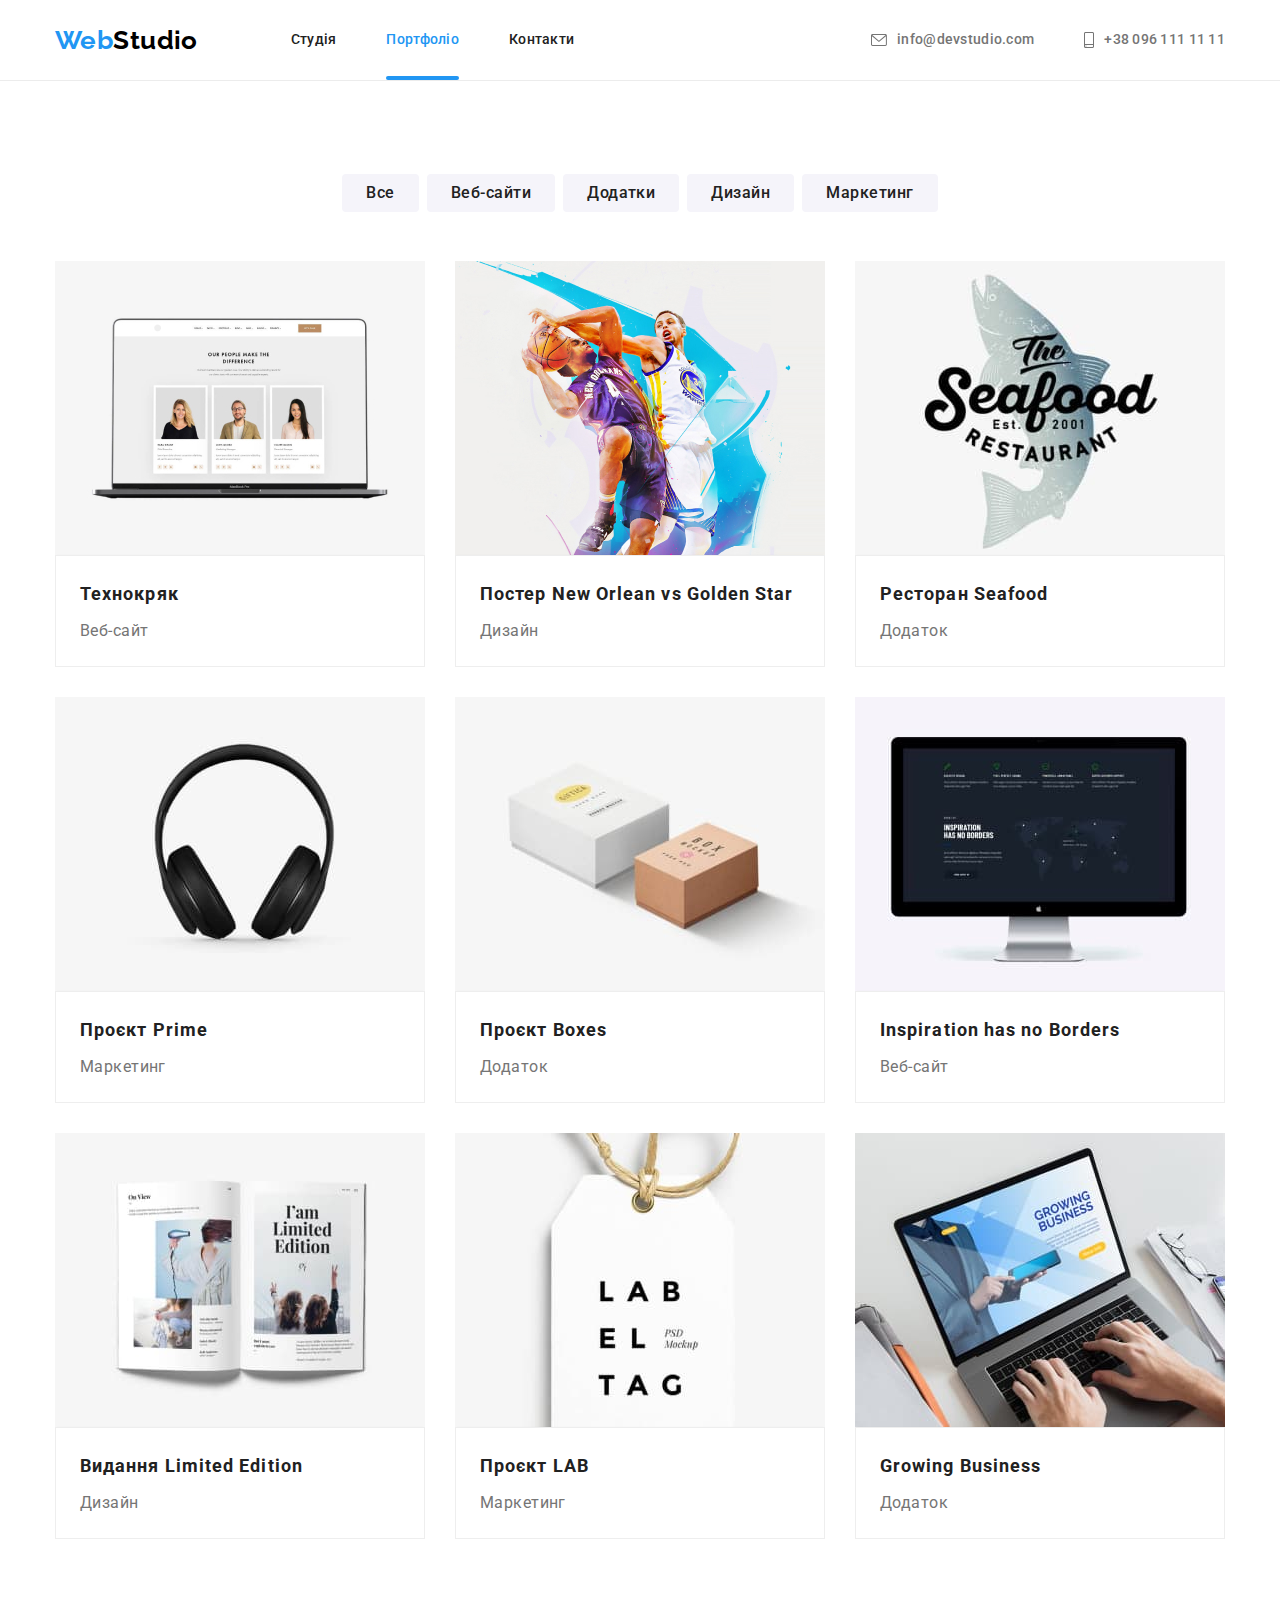
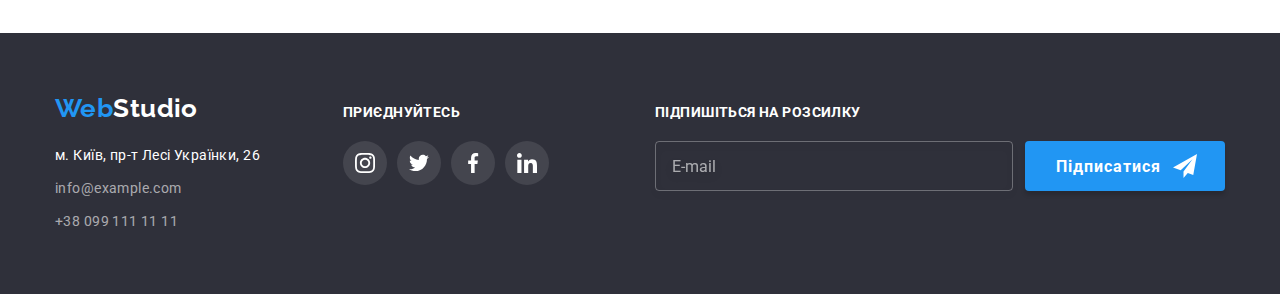
==== commit 3e40a682: "1" ====
--- a/portfolio.html
+++ b/portfolio.html
@@ -1,5 +1,5 @@
 <!DOCTYPE html>
-<html lang="en">
+<html lang="uk">
 <head>
     <meta charset="UTF-8">
     <meta http-equiv="X-UA-Compatible" content="IE=edge">
--- a/css/styles.css
+++ b/css/styles.css
@@ -270,7 +270,6 @@
 }
 
 
-/* Потрібно розібратися з центруванням */
 .hero-button {
     display: inline-block;
     min-width: 200px;
@@ -348,9 +347,7 @@
 
 
 /* проекти */
-.example {
-    /* background-color: green; */
-}
+
 
 .main-exemple {
     display: block;
@@ -439,6 +436,7 @@
 line-height: 1.19;
 margin-bottom: 0px;
 }
+/* Клієнти */
 .clients {
     padding-top: 94px;
     padding-bottom: 94px;
@@ -609,19 +607,20 @@
 .footer-input {
     width: 358px;
     height: 50px;
+    padding: 15px 16px 15px 16px;
     margin: 0;
+    font-weight: 400;
+    font-size: 16px;
+    line-height: 1.25;
+    color: var(--full-white-color);
     background-color: transparent;
     border: 1px solid rgba(255, 255, 255, 0.3);
     filter: drop-shadow(0px 4px 4px rgba(0, 0, 0, 0.15));
     border-radius: 4px;
 }
-/* .footer-input:hover {
-    border: 1px solid var(--accent-color);
-    filter: drop-shadow(0px 4px 4px rgba(0, 0, 0, 0.15));
-    border-radius: 4px; */
-}
+
 .footer-input::placeholder {
-padding: 15px 295px 15px 16px;
+
 color: var(--partial-white-color);
 font-weight: 400;
 font-size: 16px;
@@ -753,12 +752,7 @@
     position: relative;
     overflow: hidden;
 }
-/* .image-section:hover .project-overlay {
-    transform: translateY(0);
-} */
-.image {
-
-}
+
 .project-overlay {
     position: absolute;
     top: 0;
@@ -804,6 +798,7 @@
     line-height: 1.88;
     
 }
+
 /* Модальне вікно */
 
 .backdrop {
@@ -842,19 +837,22 @@
 }
 .modal-form {
     margin-top: 12px;
-    margin-bottom: 20px;
-}
-.form-field {
-    /* margin-top: 10px;
-    margin-bottom: 10px; */
-}
+}
+
 .modal-title {
 margin-bottom: 0;
+text-align: center;
+}
+.form-field {
+     margin-top: 10px;
+
+}
+.form-field:first-child {
+     margin-top: 0;
 }
 .form-field-label {
     display: block;
     width: 100%;
-    margin-top: 10px;
     margin-bottom: 4px;
     font-weight: 400;
     font-size: 12px;
@@ -868,13 +866,14 @@
 }
 .form-field-input {
     width: 100%;
-    padding: 11px 12px 11px 42px;
+    padding: 12px 12px 12px 42px;
     border: 1px solid rgba(33, 33, 33, 0.2);
     border-radius: 4px;
     font-weight: 400;
     font-size: 12px;
     line-height: 1.17;
     letter-spacing: 0.01em;
+    color: var(--primary-text-color);
     transition: border 250ms cubic-bezier(0.4, 0, 0.2, 1);
 }
 .form-field-icon {
@@ -886,7 +885,6 @@
 .form-field-input:focus {
     border: 1px solid var(--accent-color);
     outline: none;
-    color: var(--black-color);
 }
 .form-field-input:focus+.form-field-icon {
     fill: var(--accent-color);
@@ -895,6 +893,8 @@
 
 .textarea {
     width: 100%;
+    height: 120px;
+    /* padding: 0; */
     padding: 12px 16px;
     resize: none;
     border: 1px solid rgba(33, 33, 33, 0.2);
@@ -903,7 +903,7 @@
     font-size: 12px;
     line-height: 1.17;
     letter-spacing: 0.01em;
-    color: rgba(117, 117, 117, 0.5);
+    color: var(--primary-text-color);
     transition: border 250ms cubic-bezier(0.4, 0, 0.2, 1);
 }
 .textarea:focus {
@@ -911,13 +911,17 @@
     outline: none;
     color: var(--black-color); 
 }
-/* .chekbox {
-    display: flex;
-    justify-content: center;
-} */
-.chekbox-label {
+.textarea::placeholder {
+    /* padding: 12px 16px; */
+    color: rgba(117, 117, 117, 0.5);
+}
+
+/* Чекбокс */
+.chekbox {
     margin-top: 20px;
     margin-bottom: 30px;
+}
+.chekbox-label {
     display: flex;
     justify-content: center;
     align-items: center;
@@ -929,6 +933,8 @@
 
 .chekbox-input {
     appearance: none;
+    -webkit-appearance: none;
+    -moz-appearance: none;
 }
 .chekbox-icon {
     display: inline-block;
@@ -948,18 +954,6 @@
     border: none;
 }
 
-/* .chekbox-control {
-    display: flex;
-    align-items: center;
-    justify-content: center;
-    width: 16px;
-    height: 15px;
-    margin-top: 3px;
-    border: 1px solid var(--primary-text-color);
-    border-radius: 2px;
-    margin-right: 8.38px;
-    flex-shrink: 0;
-} */
 .terms-link {
     color: var(--accent-color);
 }
@@ -976,16 +970,16 @@
     align-items: center;
     background-color: var(--full-white-color);
     border: 1px solid rgba(0, 0, 0, 0.1);
-    transition: color 250ms cubic-bezier(0.4, 0, 0.2, 1);
+    transition: fill 250ms cubic-bezier(0.4, 0, 0.2, 1);
     cursor: pointer;
 }
 .modal-button {
     display: flex;
     justify-content: center;
     margin: auto;
+    padding: 0;
     width: 200px;
     height: 50px;
-    /* padding: 10px 55px 10px 56px; */
     background-color: var(--accent-color);
     color: var(--full-white-color);
     text-align: center;
@@ -997,10 +991,10 @@
     border: none;
     box-shadow: 0px 4px 4px rgba(0, 0, 0, 0.15);
     border-radius: 4px;
+    cursor: pointer;
 }
 .modal-close:hover,
 .modal-close:focus {
-    /* border: 1px solid var(--black-color); */
     outline: none;
-    background-color: rgba(0, 0, 0, 0.1);
-}
+    fill: var(--accent-color);
+}
